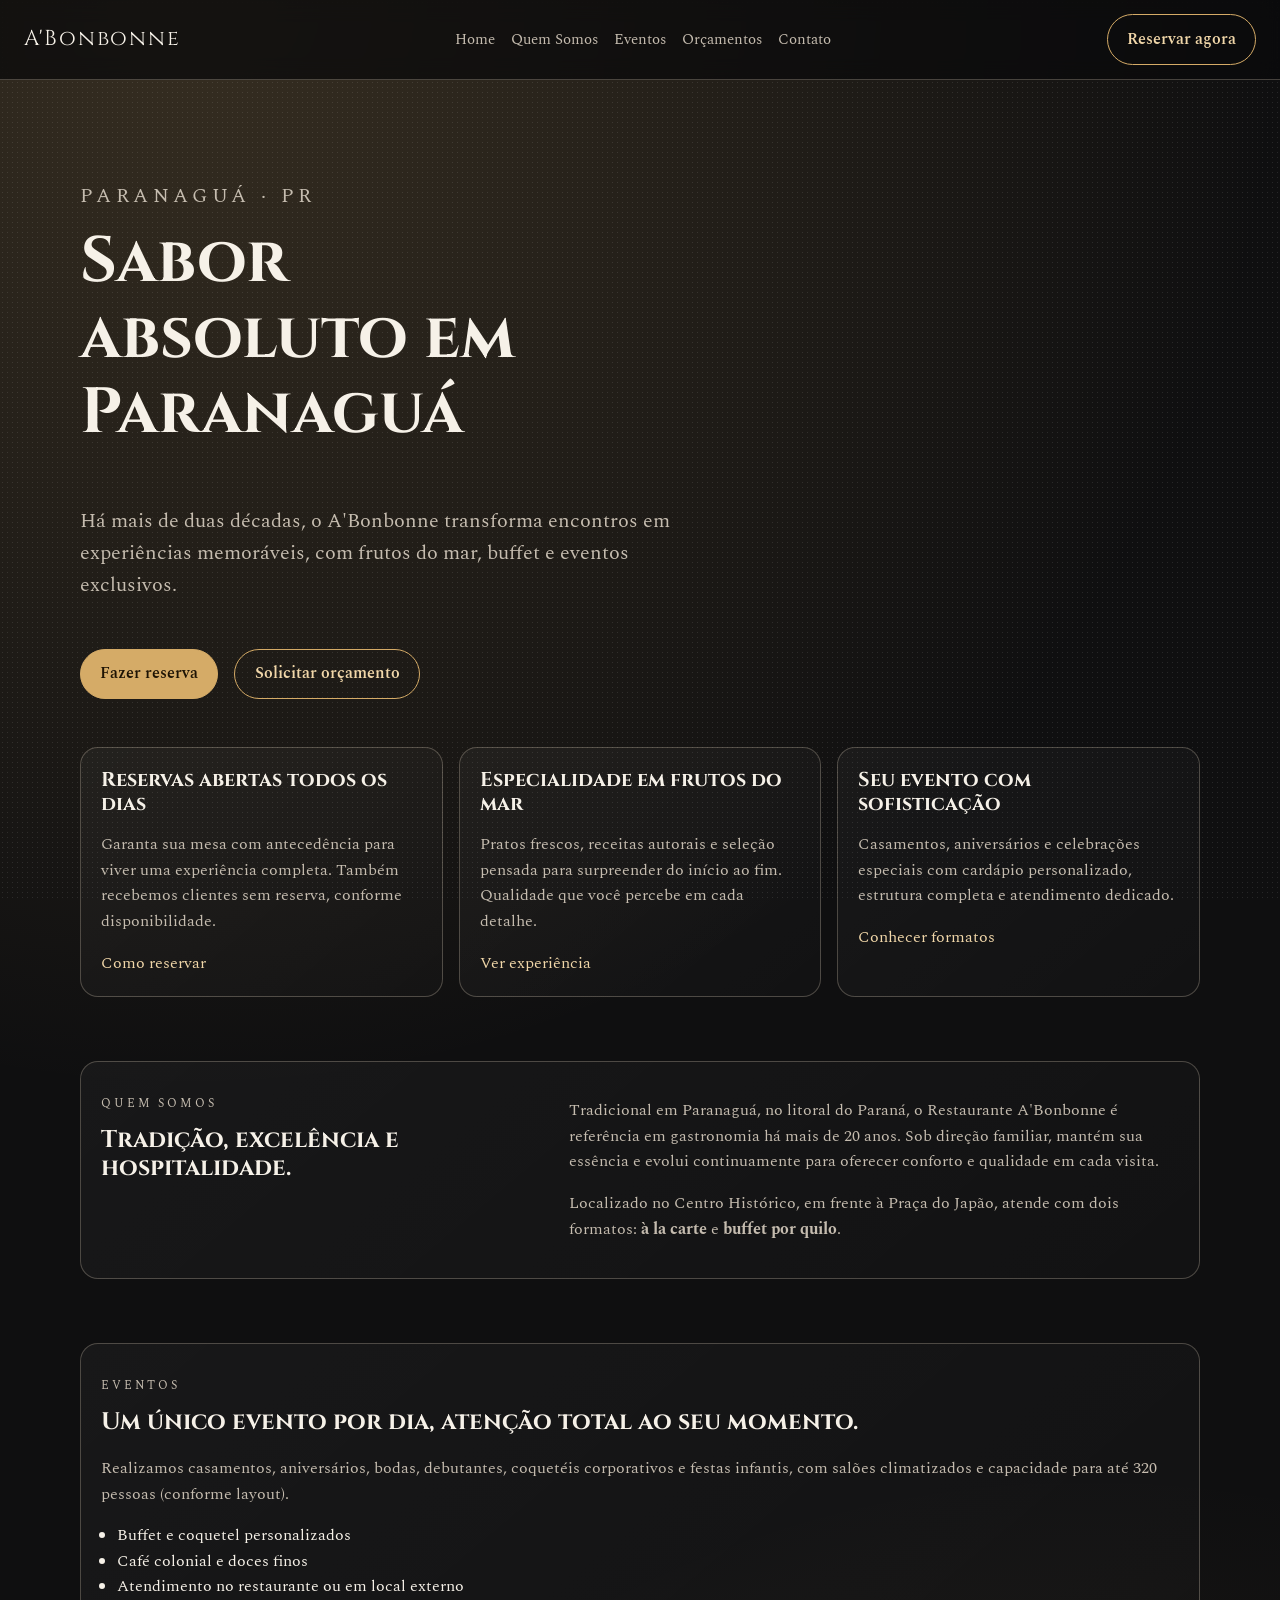
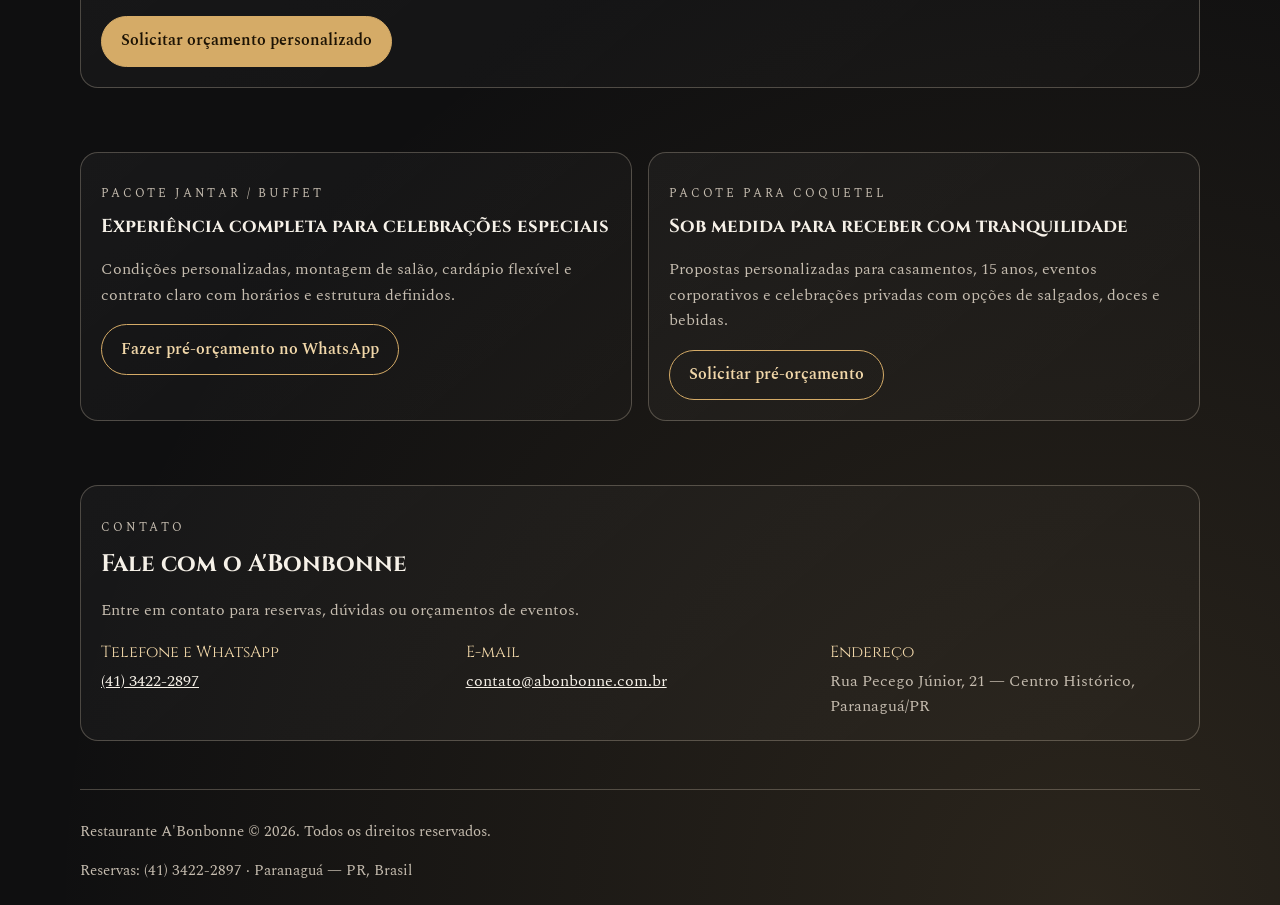
==== index.html @ 5f3e0c70 "Adiciona comando make preview para visualizar o site" ====
<!DOCTYPE html>
<html lang="pt-BR">
  <head>
    <meta charset="UTF-8" />
    <meta name="viewport" content="width=device-width, initial-scale=1.0" />
    <title>A'Bonbonne — Sabor absoluto em Paranaguá</title>
    <meta
      name="description"
      content="Restaurante A'Bonbonne em Paranaguá/PR: frutos do mar, buffet, reservas e eventos com atendimento exclusivo."
    />
    <link rel="preconnect" href="https://fonts.googleapis.com" />
    <link rel="preconnect" href="https://fonts.gstatic.com" crossorigin />
    <link
      href="https://fonts.googleapis.com/css2?family=Cinzel:wght@500;700&family=Spectral:wght@400;500;600&display=swap"
      rel="stylesheet"
    />
    <link rel="stylesheet" href="styles.css" />
  </head>
  <body>
    <div class="noise" aria-hidden="true"></div>

    <header class="site-header">
      <a class="brand" href="#home">A'Bonbonne</a>
      <nav aria-label="Navegação principal">
        <a href="#home">Home</a>
        <a href="#quem-somos">Quem Somos</a>
        <a href="#eventos">Eventos</a>
        <a href="#orcamentos">Orçamentos</a>
        <a href="#contato">Contato</a>
      </nav>
      <a class="btn btn-outline" href="#contato">Reservar agora</a>
    </header>

    <main>
      <section id="home" class="hero reveal">
        <p class="kicker">Paranaguá · PR</p>
        <h1>Sabor absoluto em Paranaguá</h1>
        <p>
          Há mais de duas décadas, o A'Bonbonne transforma encontros em experiências memoráveis,
          com frutos do mar, buffet e eventos exclusivos.
        </p>
        <div class="hero-actions">
          <a class="btn" href="#contato">Fazer reserva</a>
          <a class="btn btn-ghost" href="#orcamentos">Solicitar orçamento</a>
        </div>
      </section>

      <section class="grid-cards reveal stagger">
        <article>
          <h2>Reservas abertas todos os dias</h2>
          <p>
            Garanta sua mesa com antecedência para viver uma experiência completa. Também
            recebemos clientes sem reserva, conforme disponibilidade.
          </p>
          <a href="#contato">Como reservar</a>
        </article>
        <article>
          <h2>Especialidade em frutos do mar</h2>
          <p>
            Pratos frescos, receitas autorais e seleção pensada para surpreender do início ao fim.
            Qualidade que você percebe em cada detalhe.
          </p>
          <a href="#quem-somos">Ver experiência</a>
        </article>
        <article>
          <h2>Seu evento com sofisticação</h2>
          <p>
            Casamentos, aniversários e celebrações especiais com cardápio personalizado,
            estrutura completa e atendimento dedicado.
          </p>
          <a href="#eventos">Conhecer formatos</a>
        </article>
      </section>

      <section id="quem-somos" class="split reveal">
        <div class="split-title">
          <p class="kicker">Quem somos</p>
          <h2>Tradição, excelência e hospitalidade.</h2>
        </div>
        <div class="split-body">
          <p>
            Tradicional em Paranaguá, no litoral do Paraná, o Restaurante A'Bonbonne é referência
            em gastronomia há mais de 20 anos. Sob direção familiar, mantém sua essência e evolui
            continuamente para oferecer conforto e qualidade em cada visita.
          </p>
          <p>
            Localizado no Centro Histórico, em frente à Praça do Japão, atende com dois formatos:
            <strong>à la carte</strong> e <strong>buffet por quilo</strong>.
          </p>
        </div>
      </section>

      <section id="eventos" class="eventos reveal">
        <p class="kicker">Eventos</p>
        <h2>Um único evento por dia, atenção total ao seu momento.</h2>
        <p>
          Realizamos casamentos, aniversários, bodas, debutantes, coquetéis corporativos e festas
          infantis, com salões climatizados e capacidade para até 320 pessoas (conforme layout).
        </p>
        <ul>
          <li>Buffet e coquetel personalizados</li>
          <li>Café colonial e doces finos</li>
          <li>Atendimento no restaurante ou em local externo</li>
        </ul>
        <a class="btn" href="#orcamentos">Solicitar orçamento personalizado</a>
      </section>

      <section id="orcamentos" class="pricing reveal">
        <article>
          <p class="kicker">Pacote jantar / buffet</p>
          <h3>Experiência completa para celebrações especiais</h3>
          <p>
            Condições personalizadas, montagem de salão, cardápio flexível e contrato claro com
            horários e estrutura definidos.
          </p>
          <a class="btn btn-ghost" href="#contato">Fazer pré-orçamento no WhatsApp</a>
        </article>
        <article>
          <p class="kicker">Pacote para coquetel</p>
          <h3>Sob medida para receber com tranquilidade</h3>
          <p>
            Propostas personalizadas para casamentos, 15 anos, eventos corporativos e celebrações
            privadas com opções de salgados, doces e bebidas.
          </p>
          <a class="btn btn-ghost" href="#contato">Solicitar pré-orçamento</a>
        </article>
      </section>

      <section id="contato" class="contact reveal">
        <p class="kicker">Contato</p>
        <h2>Fale com o A'Bonbonne</h2>
        <p>Entre em contato para reservas, dúvidas ou orçamentos de eventos.</p>
        <dl>
          <div>
            <dt>Telefone e WhatsApp</dt>
            <dd><a href="tel:+554134222897">(41) 3422-2897</a></dd>
          </div>
          <div>
            <dt>E-mail</dt>
            <dd><a href="mailto:contato@abonbonne.com.br">contato@abonbonne.com.br</a></dd>
          </div>
          <div>
            <dt>Endereço</dt>
            <dd>Rua Pecego Júnior, 21 — Centro Histórico, Paranaguá/PR</dd>
          </div>
        </dl>
      </section>
    </main>

    <footer>
      <p>Restaurante A'Bonbonne © 2026. Todos os direitos reservados.</p>
      <p>Reservas: (41) 3422-2897 · Paranaguá — PR, Brasil</p>
    </footer>

    <script src="script.js"></script>
  </body>
</html>
---- styles.css ----
:root {
  --bg: #0f0f10;
  --surface: #17171a;
  --surface-strong: #1f2024;
  --text: #f6f1e8;
  --muted: #c5bcaf;
  --line: rgba(247, 232, 208, 0.25);
  --gold: #d5ab67;
  --gold-soft: #f1d7a9;
  --max: 1120px;
}

* {
  box-sizing: border-box;
}

html {
  scroll-behavior: smooth;
}

body {
  margin: 0;
  font-family: "Spectral", serif;
  color: var(--text);
  background:
    radial-gradient(circle at 15% 0%, rgba(213, 171, 103, 0.2), transparent 40%),
    radial-gradient(circle at 85% 100%, rgba(213, 171, 103, 0.14), transparent 38%),
    var(--bg);
  line-height: 1.6;
  min-height: 100vh;
}

.noise {
  position: fixed;
  inset: 0;
  pointer-events: none;
  opacity: 0.1;
  background-image: radial-gradient(#ffffff 0.55px, transparent 0.55px);
  background-size: 5px 5px;
  z-index: 1;
}

main,
.site-header,
footer {
  position: relative;
  z-index: 2;
}

.site-header {
  position: sticky;
  top: 0;
  backdrop-filter: blur(10px);
  background: rgba(10, 10, 11, 0.75);
  border-bottom: 1px solid var(--line);
  display: flex;
  align-items: center;
  justify-content: space-between;
  gap: 1rem;
  padding: 0.9rem 1.5rem;
}

.brand,
nav a {
  text-decoration: none;
  color: var(--text);
}

.brand {
  font-family: "Cinzel", serif;
  font-size: 1.35rem;
  letter-spacing: 0.08em;
}

nav {
  display: flex;
  gap: 1rem;
  flex-wrap: wrap;
}

nav a {
  font-size: 0.95rem;
  color: var(--muted);
  transition: color 0.25s ease;
}

nav a:hover {
  color: var(--gold-soft);
}

main {
  width: min(92%, var(--max));
  margin: 0 auto;
}

.hero {
  padding: 5rem 0 3rem;
  max-width: 900px;
}

h1,
h2,
h3 {
  font-family: "Cinzel", serif;
  line-height: 1.18;
  margin-top: 0;
}

h1 {
  font-size: clamp(2.2rem, 5vw, 4.6rem);
  max-width: 12ch;
}

.hero p {
  font-size: clamp(1.05rem, 2vw, 1.25rem);
  max-width: 62ch;
  color: var(--muted);
}

.kicker {
  text-transform: uppercase;
  letter-spacing: 0.24em;
  color: var(--gold-soft);
  font-size: 0.74rem;
  margin-bottom: 0.8rem;
}

.hero-actions,
.btn {
  display: inline-flex;
  align-items: center;
  gap: 0.45rem;
}

.hero-actions {
  gap: 1rem;
  margin-top: 1.75rem;
  flex-wrap: wrap;
}

.btn {
  border: 1px solid var(--gold);
  background: var(--gold);
  color: #1d1304;
  text-decoration: none;
  font-weight: 600;
  border-radius: 999px;
  padding: 0.72rem 1.2rem;
  transition: transform 0.22s ease, box-shadow 0.22s ease, background-color 0.22s;
}

.btn:hover {
  transform: translateY(-2px);
  box-shadow: 0 10px 24px rgba(213, 171, 103, 0.25);
}

.btn-ghost {
  background: transparent;
  color: var(--gold-soft);
}

.btn-outline {
  background: transparent;
  color: var(--gold-soft);
}

.grid-cards {
  display: grid;
  gap: 1rem;
  grid-template-columns: repeat(3, minmax(0, 1fr));
}

.grid-cards article,
.pricing article,
.eventos,
.contact,
.split {
  background: linear-gradient(140deg, rgba(255, 255, 255, 0.04), rgba(255, 255, 255, 0.015));
  border: 1px solid var(--line);
  border-radius: 18px;
  padding: 1.25rem;
}

.grid-cards h2 {
  font-size: 1.25rem;
}

.grid-cards p,
.split p,
.eventos p,
.pricing p,
.contact p {
  color: var(--muted);
}

.grid-cards a {
  color: var(--gold-soft);
  text-decoration: none;
}

.split {
  margin: 4rem 0;
  display: grid;
  grid-template-columns: 1fr 1.4fr;
  gap: 2rem;
}

.eventos {
  margin-bottom: 4rem;
}

.eventos ul {
  padding-left: 1rem;
}

.pricing {
  display: grid;
  grid-template-columns: repeat(2, minmax(0, 1fr));
  gap: 1rem;
  margin-bottom: 4rem;
}

.contact dl {
  display: grid;
  grid-template-columns: repeat(3, minmax(0, 1fr));
  gap: 1rem;
  margin: 0;
}

.contact dt {
  font-family: "Cinzel", serif;
  margin-bottom: 0.2rem;
  color: var(--gold-soft);
}

.contact dd {
  margin: 0;
  color: var(--muted);
}

.contact a {
  color: var(--text);
}

footer {
  width: min(92%, var(--max));
  margin: 3rem auto 1.4rem;
  border-top: 1px solid var(--line);
  color: var(--muted);
  padding-top: 1rem;
  font-size: 0.92rem;
}

.reveal {
  opacity: 0;
  transform: translateY(26px);
  transition: opacity 0.8s ease, transform 0.8s ease;
}

.reveal.show {
  opacity: 1;
  transform: translateY(0);
}

.stagger article {
  opacity: 0;
  transform: translateY(20px);
}

.stagger.show article {
  animation: rise 0.7s ease forwards;
}

.stagger.show article:nth-child(2) {
  animation-delay: 0.12s;
}

.stagger.show article:nth-child(3) {
  animation-delay: 0.24s;
}

@keyframes rise {
  to {
    opacity: 1;
    transform: translateY(0);
  }
}

@media (max-width: 980px) {
  .grid-cards,
  .pricing,
  .split,
  .contact dl {
    grid-template-columns: 1fr;
  }

  .site-header {
    flex-wrap: wrap;
  }
}
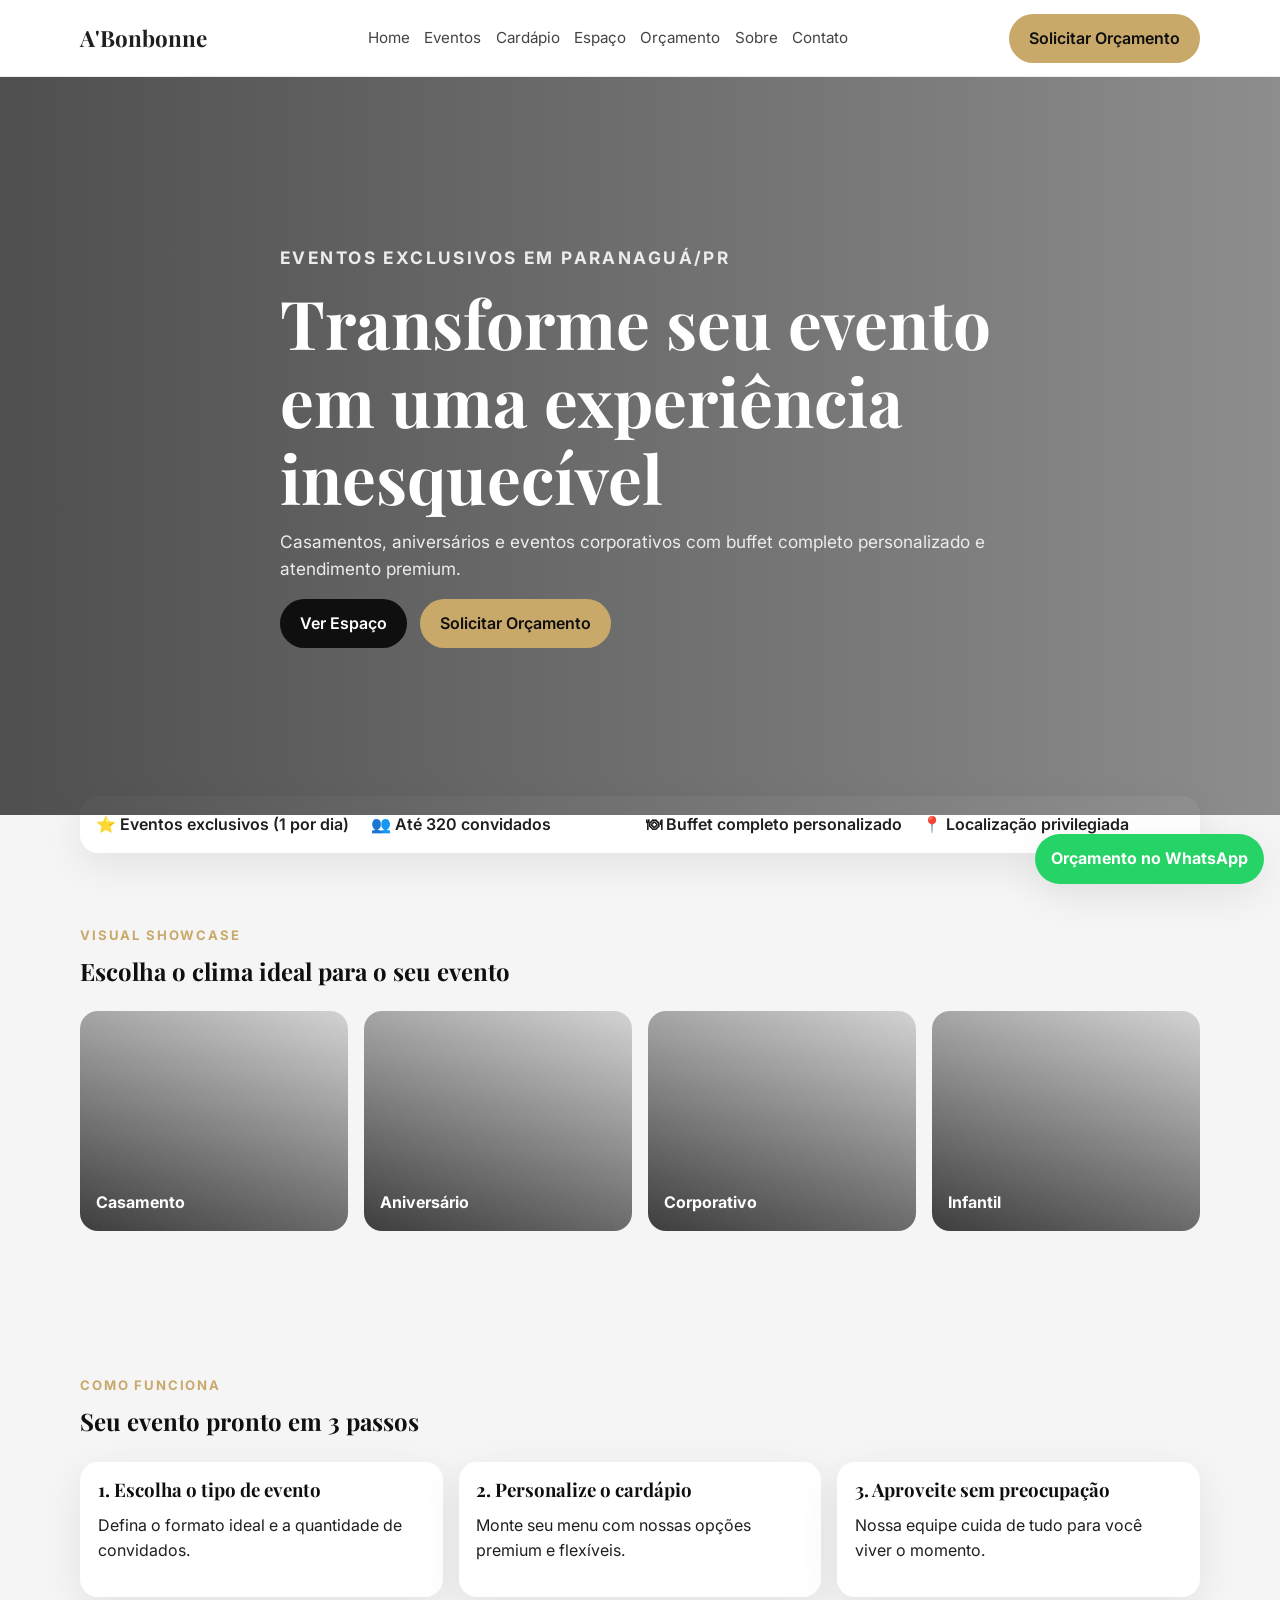
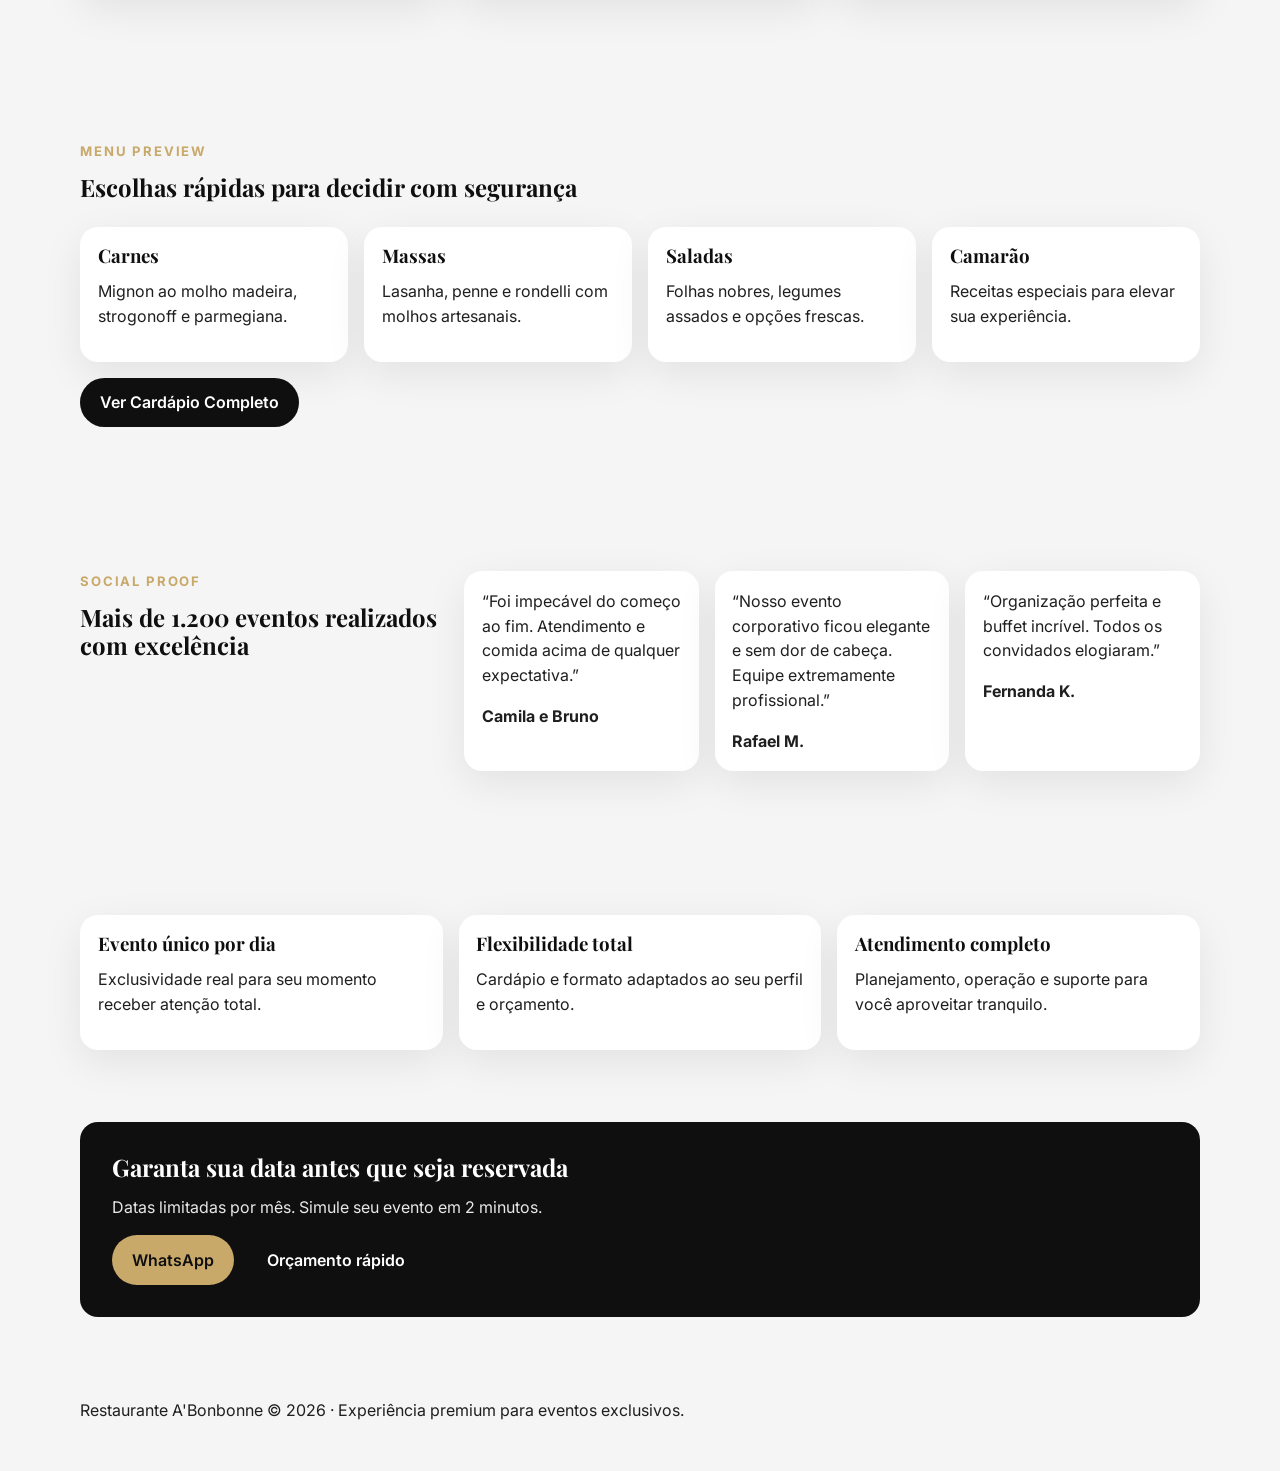
==== commit 3cc7e927: "Refatora site com arquitetura multi-páginas e foco em conversão" ====
--- a/index.html
+++ b/index.html
@@ -3,153 +3,127 @@
   <head>
     <meta charset="UTF-8" />
     <meta name="viewport" content="width=device-width, initial-scale=1.0" />
-    <title>A'Bonbonne — Sabor absoluto em Paranaguá</title>
-    <meta
-      name="description"
-      content="Restaurante A'Bonbonne em Paranaguá/PR: frutos do mar, buffet, reservas e eventos com atendimento exclusivo."
-    />
+    <title>A'Bonbonne | Experiência premium para eventos exclusivos</title>
+    <meta name="description" content="Eventos exclusivos, buffet personalizado e estrutura premium em Paranaguá/PR." />
     <link rel="preconnect" href="https://fonts.googleapis.com" />
     <link rel="preconnect" href="https://fonts.gstatic.com" crossorigin />
-    <link
-      href="https://fonts.googleapis.com/css2?family=Cinzel:wght@500;700&family=Spectral:wght@400;500;600&display=swap"
-      rel="stylesheet"
-    />
+    <link href="https://fonts.googleapis.com/css2?family=Inter:wght@400;500;600;700&family=Playfair+Display:wght@600;700;800&display=swap" rel="stylesheet" />
     <link rel="stylesheet" href="styles.css" />
   </head>
   <body>
-    <div class="noise" aria-hidden="true"></div>
-
     <header class="site-header">
-      <a class="brand" href="#home">A'Bonbonne</a>
-      <nav aria-label="Navegação principal">
-        <a href="#home">Home</a>
-        <a href="#quem-somos">Quem Somos</a>
-        <a href="#eventos">Eventos</a>
-        <a href="#orcamentos">Orçamentos</a>
-        <a href="#contato">Contato</a>
-      </nav>
-      <a class="btn btn-outline" href="#contato">Reservar agora</a>
+      <div class="container nav-wrap">
+        <a class="brand" href="index.html">A'Bonbonne</a>
+        <nav>
+          <a href="index.html">Home</a>
+          <a href="eventos.html">Eventos</a>
+          <a href="cardapio.html">Cardápio</a>
+          <a href="espaco.html">Espaço</a>
+          <a href="orcamento.html">Orçamento</a>
+          <a href="sobre.html">Sobre</a>
+          <a href="contato.html">Contato</a>
+        </nav>
+        <a class="btn btn-primary" href="orcamento.html">Solicitar Orçamento</a>
+      </div>
     </header>
 
     <main>
-      <section id="home" class="hero reveal">
-        <p class="kicker">Paranaguá · PR</p>
-        <h1>Sabor absoluto em Paranaguá</h1>
-        <p>
-          Há mais de duas décadas, o A'Bonbonne transforma encontros em experiências memoráveis,
-          com frutos do mar, buffet e eventos exclusivos.
-        </p>
-        <div class="hero-actions">
-          <a class="btn" href="#contato">Fazer reserva</a>
-          <a class="btn btn-ghost" href="#orcamentos">Solicitar orçamento</a>
+      <section class="hero-video">
+        <div class="overlay"></div>
+        <video autoplay muted loop playsinline poster="https://images.unsplash.com/photo-1519741497674-611481863552?q=80&w=1600&auto=format&fit=crop">
+          <source src="https://cdn.coverr.co/videos/coverr-wedding-toast-5174/1080p.mp4" type="video/mp4" />
+        </video>
+        <div class="container hero-content">
+          <p class="eyebrow">Eventos exclusivos em Paranaguá/PR</p>
+          <h1>Transforme seu evento em uma experiência inesquecível</h1>
+          <p>Casamentos, aniversários e eventos corporativos com buffet completo personalizado e atendimento premium.</p>
+          <div class="hero-actions">
+            <a class="btn btn-secondary" href="espaco.html">Ver Espaço</a>
+            <a class="btn btn-primary" href="orcamento.html">Solicitar Orçamento</a>
+          </div>
         </div>
       </section>
 
-      <section class="grid-cards reveal stagger">
-        <article>
-          <h2>Reservas abertas todos os dias</h2>
-          <p>
-            Garanta sua mesa com antecedência para viver uma experiência completa. Também
-            recebemos clientes sem reserva, conforme disponibilidade.
-          </p>
-          <a href="#contato">Como reservar</a>
-        </article>
-        <article>
-          <h2>Especialidade em frutos do mar</h2>
-          <p>
-            Pratos frescos, receitas autorais e seleção pensada para surpreender do início ao fim.
-            Qualidade que você percebe em cada detalhe.
-          </p>
-          <a href="#quem-somos">Ver experiência</a>
-        </article>
-        <article>
-          <h2>Seu evento com sofisticação</h2>
-          <p>
-            Casamentos, aniversários e celebrações especiais com cardápio personalizado,
-            estrutura completa e atendimento dedicado.
-          </p>
-          <a href="#eventos">Conhecer formatos</a>
-        </article>
+      <section class="trust-strip container">
+        <article>⭐ Eventos exclusivos (1 por dia)</article>
+        <article>👥 Até 320 convidados</article>
+        <article>🍽 Buffet completo personalizado</article>
+        <article>📍 Localização privilegiada</article>
       </section>
 
-      <section id="quem-somos" class="split reveal">
-        <div class="split-title">
-          <p class="kicker">Quem somos</p>
-          <h2>Tradição, excelência e hospitalidade.</h2>
+      <section class="container section">
+        <div class="section-head">
+          <p class="eyebrow">Visual Showcase</p>
+          <h2>Escolha o clima ideal para o seu evento</h2>
         </div>
-        <div class="split-body">
-          <p>
-            Tradicional em Paranaguá, no litoral do Paraná, o Restaurante A'Bonbonne é referência
-            em gastronomia há mais de 20 anos. Sob direção familiar, mantém sua essência e evolui
-            continuamente para oferecer conforto e qualidade em cada visita.
-          </p>
-          <p>
-            Localizado no Centro Histórico, em frente à Praça do Japão, atende com dois formatos:
-            <strong>à la carte</strong> e <strong>buffet por quilo</strong>.
-          </p>
+        <div class="gallery-grid">
+          <a class="gallery-card" href="eventos.html#casamentos"><span>Casamento</span></a>
+          <a class="gallery-card" href="eventos.html#aniversarios"><span>Aniversário</span></a>
+          <a class="gallery-card" href="eventos.html#corporativo"><span>Corporativo</span></a>
+          <a class="gallery-card" href="eventos.html#infantil"><span>Infantil</span></a>
         </div>
       </section>
 
-      <section id="eventos" class="eventos reveal">
-        <p class="kicker">Eventos</p>
-        <h2>Um único evento por dia, atenção total ao seu momento.</h2>
-        <p>
-          Realizamos casamentos, aniversários, bodas, debutantes, coquetéis corporativos e festas
-          infantis, com salões climatizados e capacidade para até 320 pessoas (conforme layout).
-        </p>
-        <ul>
-          <li>Buffet e coquetel personalizados</li>
-          <li>Café colonial e doces finos</li>
-          <li>Atendimento no restaurante ou em local externo</li>
-        </ul>
-        <a class="btn" href="#orcamentos">Solicitar orçamento personalizado</a>
+      <section class="container section steps">
+        <div class="section-head">
+          <p class="eyebrow">Como funciona</p>
+          <h2>Seu evento pronto em 3 passos</h2>
+        </div>
+        <div class="cards-3">
+          <article><h3>1. Escolha o tipo de evento</h3><p>Defina o formato ideal e a quantidade de convidados.</p></article>
+          <article><h3>2. Personalize o cardápio</h3><p>Monte seu menu com nossas opções premium e flexíveis.</p></article>
+          <article><h3>3. Aproveite sem preocupação</h3><p>Nossa equipe cuida de tudo para você viver o momento.</p></article>
+        </div>
       </section>
 
-      <section id="orcamentos" class="pricing reveal">
-        <article>
-          <p class="kicker">Pacote jantar / buffet</p>
-          <h3>Experiência completa para celebrações especiais</h3>
-          <p>
-            Condições personalizadas, montagem de salão, cardápio flexível e contrato claro com
-            horários e estrutura definidos.
-          </p>
-          <a class="btn btn-ghost" href="#contato">Fazer pré-orçamento no WhatsApp</a>
-        </article>
-        <article>
-          <p class="kicker">Pacote para coquetel</p>
-          <h3>Sob medida para receber com tranquilidade</h3>
-          <p>
-            Propostas personalizadas para casamentos, 15 anos, eventos corporativos e celebrações
-            privadas com opções de salgados, doces e bebidas.
-          </p>
-          <a class="btn btn-ghost" href="#contato">Solicitar pré-orçamento</a>
-        </article>
+      <section class="container section">
+        <div class="section-head">
+          <p class="eyebrow">Menu preview</p>
+          <h2>Escolhas rápidas para decidir com segurança</h2>
+        </div>
+        <div class="menu-cards">
+          <article><h3>Carnes</h3><p>Mignon ao molho madeira, strogonoff e parmegiana.</p></article>
+          <article><h3>Massas</h3><p>Lasanha, penne e rondelli com molhos artesanais.</p></article>
+          <article><h3>Saladas</h3><p>Folhas nobres, legumes assados e opções frescas.</p></article>
+          <article><h3>Camarão</h3><p>Receitas especiais para elevar sua experiência.</p></article>
+        </div>
+        <a class="btn btn-secondary" href="cardapio.html">Ver Cardápio Completo</a>
       </section>
 
-      <section id="contato" class="contact reveal">
-        <p class="kicker">Contato</p>
-        <h2>Fale com o A'Bonbonne</h2>
-        <p>Entre em contato para reservas, dúvidas ou orçamentos de eventos.</p>
-        <dl>
-          <div>
-            <dt>Telefone e WhatsApp</dt>
-            <dd><a href="tel:+554134222897">(41) 3422-2897</a></dd>
-          </div>
-          <div>
-            <dt>E-mail</dt>
-            <dd><a href="mailto:contato@abonbonne.com.br">contato@abonbonne.com.br</a></dd>
-          </div>
-          <div>
-            <dt>Endereço</dt>
-            <dd>Rua Pecego Júnior, 21 — Centro Histórico, Paranaguá/PR</dd>
-          </div>
-        </dl>
+      <section class="container section social-proof">
+        <div>
+          <p class="eyebrow">Social proof</p>
+          <h2>Mais de 1.200 eventos realizados com excelência</h2>
+        </div>
+        <div class="testimonials">
+          <article><p>“Foi impecável do começo ao fim. Atendimento e comida acima de qualquer expectativa.”</p><strong>Camila e Bruno</strong></article>
+          <article><p>“Nosso evento corporativo ficou elegante e sem dor de cabeça. Equipe extremamente profissional.”</p><strong>Rafael M.</strong></article>
+          <article><p>“Organização perfeita e buffet incrível. Todos os convidados elogiaram.”</p><strong>Fernanda K.</strong></article>
+        </div>
+      </section>
+
+      <section class="container section differential cards-3">
+        <article><h3>Evento único por dia</h3><p>Exclusividade real para seu momento receber atenção total.</p></article>
+        <article><h3>Flexibilidade total</h3><p>Cardápio e formato adaptados ao seu perfil e orçamento.</p></article>
+        <article><h3>Atendimento completo</h3><p>Planejamento, operação e suporte para você aproveitar tranquilo.</p></article>
+      </section>
+
+      <section class="container final-cta">
+        <h2>Garanta sua data antes que seja reservada</h2>
+        <p>Datas limitadas por mês. Simule seu evento em 2 minutos.</p>
+        <div class="hero-actions">
+          <a class="btn btn-primary" href="https://wa.me/554134222897?text=Ol%C3%A1%2C%20quero%20reservar%20uma%20data%20para%20evento" target="_blank" rel="noopener">WhatsApp</a>
+          <a class="btn btn-secondary" href="orcamento.html">Orçamento rápido</a>
+        </div>
       </section>
     </main>
 
-    <footer>
-      <p>Restaurante A'Bonbonne © 2026. Todos os direitos reservados.</p>
-      <p>Reservas: (41) 3422-2897 · Paranaguá — PR, Brasil</p>
+    <a class="floating-whatsapp" href="https://wa.me/554134222897?text=Ol%C3%A1%2C%20quero%20simular%20meu%20evento" target="_blank" rel="noopener">Orçamento no WhatsApp</a>
+
+    <footer class="site-footer">
+      <div class="container">
+        <p>Restaurante A'Bonbonne © 2026 · Experiência premium para eventos exclusivos.</p>
+      </div>
     </footer>
 
     <script src="script.js"></script>
--- a/styles.css
+++ b/styles.css
@@ -1,300 +1,119 @@
 :root {
-  --bg: #0f0f10;
-  --surface: #17171a;
-  --surface-strong: #1f2024;
-  --text: #f6f1e8;
-  --muted: #c5bcaf;
-  --line: rgba(247, 232, 208, 0.25);
-  --gold: #d5ab67;
-  --gold-soft: #f1d7a9;
-  --max: 1120px;
+  --black: #0f0f0f;
+  --white: #ffffff;
+  --gold: #c8a96a;
+  --light: #f5f5f5;
+  --text: #1f1f1f;
+  --radius: 18px;
+  --shadow: 0 12px 40px rgba(15, 15, 15, 0.08);
 }
 
-* {
-  box-sizing: border-box;
-}
+* { box-sizing: border-box; }
+html, body { margin: 0; padding: 0; }
+body { font-family: 'Inter', sans-serif; background: var(--light); color: var(--text); line-height: 1.55; }
 
-html {
-  scroll-behavior: smooth;
-}
+h1, h2, h3 { font-family: 'Playfair Display', serif; line-height: 1.15; margin: 0 0 0.8rem; color: var(--black); }
+p { margin: 0 0 1rem; }
+a { color: inherit; }
 
-body {
-  margin: 0;
-  font-family: "Spectral", serif;
-  color: var(--text);
-  background:
-    radial-gradient(circle at 15% 0%, rgba(213, 171, 103, 0.2), transparent 40%),
-    radial-gradient(circle at 85% 100%, rgba(213, 171, 103, 0.14), transparent 38%),
-    var(--bg);
-  line-height: 1.6;
-  min-height: 100vh;
-}
-
-.noise {
-  position: fixed;
-  inset: 0;
-  pointer-events: none;
-  opacity: 0.1;
-  background-image: radial-gradient(#ffffff 0.55px, transparent 0.55px);
-  background-size: 5px 5px;
-  z-index: 1;
-}
-
-main,
-.site-header,
-footer {
-  position: relative;
-  z-index: 2;
-}
+.container { width: min(1120px, 92%); margin: 0 auto; }
+.section { padding: 4.5rem 0; }
+.eyebrow { color: var(--gold); font-size: 0.82rem; letter-spacing: 0.14em; text-transform: uppercase; font-weight: 700; margin-bottom: 0.8rem; }
 
 .site-header {
-  position: sticky;
-  top: 0;
-  backdrop-filter: blur(10px);
-  background: rgba(10, 10, 11, 0.75);
-  border-bottom: 1px solid var(--line);
-  display: flex;
-  align-items: center;
-  justify-content: space-between;
-  gap: 1rem;
-  padding: 0.9rem 1.5rem;
+  position: sticky; top: 0; z-index: 50;
+  background: rgba(255, 255, 255, 0.94);
+  border-bottom: 1px solid rgba(15, 15, 15, 0.08);
+  backdrop-filter: blur(8px);
 }
-
-.brand,
-nav a {
-  text-decoration: none;
-  color: var(--text);
-}
-
-.brand {
-  font-family: "Cinzel", serif;
-  font-size: 1.35rem;
-  letter-spacing: 0.08em;
-}
-
-nav {
-  display: flex;
-  gap: 1rem;
-  flex-wrap: wrap;
-}
-
-nav a {
-  font-size: 0.95rem;
-  color: var(--muted);
-  transition: color 0.25s ease;
-}
-
-nav a:hover {
-  color: var(--gold-soft);
-}
-
-main {
-  width: min(92%, var(--max));
-  margin: 0 auto;
-}
-
-.hero {
-  padding: 5rem 0 3rem;
-  max-width: 900px;
-}
-
-h1,
-h2,
-h3 {
-  font-family: "Cinzel", serif;
-  line-height: 1.18;
-  margin-top: 0;
-}
-
-h1 {
-  font-size: clamp(2.2rem, 5vw, 4.6rem);
-  max-width: 12ch;
-}
-
-.hero p {
-  font-size: clamp(1.05rem, 2vw, 1.25rem);
-  max-width: 62ch;
-  color: var(--muted);
-}
-
-.kicker {
-  text-transform: uppercase;
-  letter-spacing: 0.24em;
-  color: var(--gold-soft);
-  font-size: 0.74rem;
-  margin-bottom: 0.8rem;
-}
-
-.hero-actions,
-.btn {
-  display: inline-flex;
-  align-items: center;
-  gap: 0.45rem;
-}
-
-.hero-actions {
-  gap: 1rem;
-  margin-top: 1.75rem;
-  flex-wrap: wrap;
-}
+.nav-wrap { display: flex; align-items: center; justify-content: space-between; gap: 1rem; padding: 0.85rem 0; }
+.brand { font-family: 'Playfair Display', serif; text-decoration: none; font-size: 1.4rem; font-weight: 700; }
+nav { display: flex; flex-wrap: wrap; gap: 0.9rem; }
+nav a { text-decoration: none; font-size: 0.95rem; color: #444; }
 
 .btn {
-  border: 1px solid var(--gold);
-  background: var(--gold);
-  color: #1d1304;
-  text-decoration: none;
-  font-weight: 600;
-  border-radius: 999px;
-  padding: 0.72rem 1.2rem;
-  transition: transform 0.22s ease, box-shadow 0.22s ease, background-color 0.22s;
+  border: 0; border-radius: 999px; padding: 0.76rem 1.25rem; text-decoration: none;
+  font-weight: 600; display: inline-flex; align-items: center; justify-content: center;
+  transition: transform .2s ease, box-shadow .2s ease;
 }
+.btn:hover { transform: translateY(-2px); box-shadow: var(--shadow); }
+.btn-primary { background: var(--gold); color: var(--black); }
+.btn-secondary { background: var(--black); color: var(--white); }
 
-.btn:hover {
-  transform: translateY(-2px);
-  box-shadow: 0 10px 24px rgba(213, 171, 103, 0.25);
+.hero-video { position: relative; min-height: 82vh; color: var(--white); display: flex; align-items: center; overflow: hidden; }
+.hero-video video { position: absolute; inset: 0; width: 100%; height: 100%; object-fit: cover; }
+.hero-video .overlay { position: absolute; inset: 0; background: linear-gradient(90deg, rgba(15,15,15,.72), rgba(15,15,15,.45)); }
+.hero-content { position: relative; z-index: 2; max-width: 720px; }
+.hero-content h1 { color: var(--white); font-size: clamp(2rem, 6vw, 4.2rem); }
+.hero-content p { font-size: 1.08rem; color: #ececec; }
+.hero-actions { display: flex; gap: 0.8rem; flex-wrap: wrap; margin-top: 1rem; }
+
+.trust-strip { margin-top: -1.2rem; background: var(--white); padding: 1rem; border-radius: var(--radius); box-shadow: var(--shadow); display: grid; gap: .8rem; grid-template-columns: repeat(4, minmax(0,1fr)); }
+.trust-strip article { font-weight: 600; }
+
+.section-head { margin-bottom: 1.6rem; }
+.gallery-grid { display: grid; gap: 1rem; grid-template-columns: repeat(4, minmax(0,1fr)); }
+.gallery-card {
+  min-height: 220px; border-radius: var(--radius); text-decoration: none; color: var(--white);
+  display: flex; align-items: end; padding: 1rem; font-weight: 700;
+  background: linear-gradient(20deg, rgba(15,15,15,.8), rgba(15,15,15,.15)),
+    url('https://images.unsplash.com/photo-1519225421980-715cb0215aed?q=80&w=1200&auto=format&fit=crop') center/cover;
 }
+.gallery-card:nth-child(2) { background-image: linear-gradient(20deg, rgba(15,15,15,.8), rgba(15,15,15,.15)), url('https://images.unsplash.com/photo-1464366400600-7168b8af9bc3?q=80&w=1200&auto=format&fit=crop'); }
+.gallery-card:nth-child(3) { background-image: linear-gradient(20deg, rgba(15,15,15,.8), rgba(15,15,15,.15)), url('https://images.unsplash.com/photo-1511578314322-379afb476865?q=80&w=1200&auto=format&fit=crop'); }
+.gallery-card:nth-child(4) { background-image: linear-gradient(20deg, rgba(15,15,15,.8), rgba(15,15,15,.15)), url('https://images.unsplash.com/photo-1519671482749-fd09be7ccebf?q=80&w=1200&auto=format&fit=crop'); }
 
-.btn-ghost {
-  background: transparent;
-  color: var(--gold-soft);
+.cards-3, .menu-cards, .testimonials { display: grid; gap: 1rem; grid-template-columns: repeat(3, minmax(0,1fr)); }
+.cards-3 article, .menu-cards article, .testimonials article, .event-type, .builder-preview, .lead-form, .venue-grid article {
+  background: var(--white); border-radius: var(--radius); box-shadow: var(--shadow); padding: 1.1rem;
 }
+.menu-cards { grid-template-columns: repeat(4, minmax(0,1fr)); margin-bottom: 1rem; }
 
-.btn-outline {
-  background: transparent;
-  color: var(--gold-soft);
+.social-proof { display: grid; gap: 1rem; grid-template-columns: 1fr 2fr; align-items: start; }
+.final-cta { background: var(--black); color: var(--white); border-radius: var(--radius); padding: 2rem; margin-bottom: 4rem; }
+.final-cta h2 { color: var(--white); }
+.final-cta p { color: #e8e8e8; }
+
+.event-type { display: grid; grid-template-columns: 1.2fr 1fr; gap: 1rem; margin-bottom: 1rem; }
+.event-type ul { margin: 0 0 1rem; padding-left: 1.1rem; }
+.ph { border-radius: 14px; min-height: 220px; background-size: cover; background-position: center; }
+.ph1 { background-image: url('https://images.unsplash.com/photo-1511285560929-80b456fea0bc?q=80&w=1200&auto=format&fit=crop'); }
+.ph2 { background-image: url('https://images.unsplash.com/photo-1527529482837-4698179dc6ce?q=80&w=1200&auto=format&fit=crop'); }
+.ph3 { background-image: url('https://images.unsplash.com/photo-1561489396-888724a1543d?q=80&w=1200&auto=format&fit=crop'); }
+.ph4 { background-image: url('https://images.unsplash.com/photo-1543932929-98f5306714b6?q=80&w=1200&auto=format&fit=crop'); }
+
+.steps-indicator { display: flex; flex-wrap: wrap; gap: .6rem; margin-bottom: 1rem; }
+.steps-indicator span { background: #ececec; border-radius: 999px; padding: .4rem .8rem; font-size: .86rem; }
+.steps-indicator .active { background: var(--gold); color: var(--black); font-weight: 700; }
+.menu-builder { display: grid; grid-template-columns: 1.35fr 1fr; gap: 1rem; }
+.check-group { background: var(--white); border-radius: var(--radius); box-shadow: var(--shadow); padding: 1rem; margin-bottom: .8rem; }
+.check-group label { display: block; margin: .48rem 0; }
+.builder-preview ul { padding-left: 1.1rem; }
+
+.venue-grid { display: grid; gap: 1rem; grid-template-columns: repeat(2, minmax(0,1fr)); }
+.tour-note { margin-top: 1rem; }
+.prose { max-width: 800px; }
+
+.progress-wrap { background: var(--white); border-radius: var(--radius); box-shadow: var(--shadow); padding: 1rem; margin-bottom: 1rem; }
+#lead-progress { height: 10px; background: linear-gradient(90deg, var(--gold) 20%, #e2e2e2 20%); border-radius: 999px; margin-bottom: 0.6rem; }
+.lead-form { display: grid; gap: .8rem; }
+.lead-form label { display: grid; gap: .3rem; font-weight: 600; }
+.lead-form input, .lead-form select, .lead-form textarea {
+  border: 1px solid #ddd; border-radius: 10px; padding: .65rem .75rem; font: inherit;
 }
+.hidden { display: none; }
 
-.grid-cards {
-  display: grid;
-  gap: 1rem;
-  grid-template-columns: repeat(3, minmax(0, 1fr));
+.floating-whatsapp {
+  position: fixed; right: 1rem; bottom: 1rem; z-index: 60;
+  background: #25d366; color: #fff; text-decoration: none; font-weight: 700;
+  padding: .8rem 1rem; border-radius: 999px; box-shadow: var(--shadow);
 }
-
-.grid-cards article,
-.pricing article,
-.eventos,
-.contact,
-.split {
-  background: linear-gradient(140deg, rgba(255, 255, 255, 0.04), rgba(255, 255, 255, 0.015));
-  border: 1px solid var(--line);
-  border-radius: 18px;
-  padding: 1.25rem;
-}
-
-.grid-cards h2 {
-  font-size: 1.25rem;
-}
-
-.grid-cards p,
-.split p,
-.eventos p,
-.pricing p,
-.contact p {
-  color: var(--muted);
-}
-
-.grid-cards a {
-  color: var(--gold-soft);
-  text-decoration: none;
-}
-
-.split {
-  margin: 4rem 0;
-  display: grid;
-  grid-template-columns: 1fr 1.4fr;
-  gap: 2rem;
-}
-
-.eventos {
-  margin-bottom: 4rem;
-}
-
-.eventos ul {
-  padding-left: 1rem;
-}
-
-.pricing {
-  display: grid;
-  grid-template-columns: repeat(2, minmax(0, 1fr));
-  gap: 1rem;
-  margin-bottom: 4rem;
-}
-
-.contact dl {
-  display: grid;
-  grid-template-columns: repeat(3, minmax(0, 1fr));
-  gap: 1rem;
-  margin: 0;
-}
-
-.contact dt {
-  font-family: "Cinzel", serif;
-  margin-bottom: 0.2rem;
-  color: var(--gold-soft);
-}
-
-.contact dd {
-  margin: 0;
-  color: var(--muted);
-}
-
-.contact a {
-  color: var(--text);
-}
-
-footer {
-  width: min(92%, var(--max));
-  margin: 3rem auto 1.4rem;
-  border-top: 1px solid var(--line);
-  color: var(--muted);
-  padding-top: 1rem;
-  font-size: 0.92rem;
-}
-
-.reveal {
-  opacity: 0;
-  transform: translateY(26px);
-  transition: opacity 0.8s ease, transform 0.8s ease;
-}
-
-.reveal.show {
-  opacity: 1;
-  transform: translateY(0);
-}
-
-.stagger article {
-  opacity: 0;
-  transform: translateY(20px);
-}
-
-.stagger.show article {
-  animation: rise 0.7s ease forwards;
-}
-
-.stagger.show article:nth-child(2) {
-  animation-delay: 0.12s;
-}
-
-.stagger.show article:nth-child(3) {
-  animation-delay: 0.24s;
-}
-
-@keyframes rise {
-  to {
-    opacity: 1;
-    transform: translateY(0);
-  }
-}
+.site-footer { padding: 1.1rem 0 2rem; }
 
 @media (max-width: 980px) {
-  .grid-cards,
-  .pricing,
-  .split,
-  .contact dl {
+  nav { display: none; }
+  .trust-strip, .gallery-grid, .cards-3, .menu-cards, .social-proof, .testimonials, .event-type, .menu-builder, .venue-grid {
     grid-template-columns: 1fr;
   }
-
-  .site-header {
-    flex-wrap: wrap;
-  }
+  .hero-video { min-height: 72vh; }
 }
